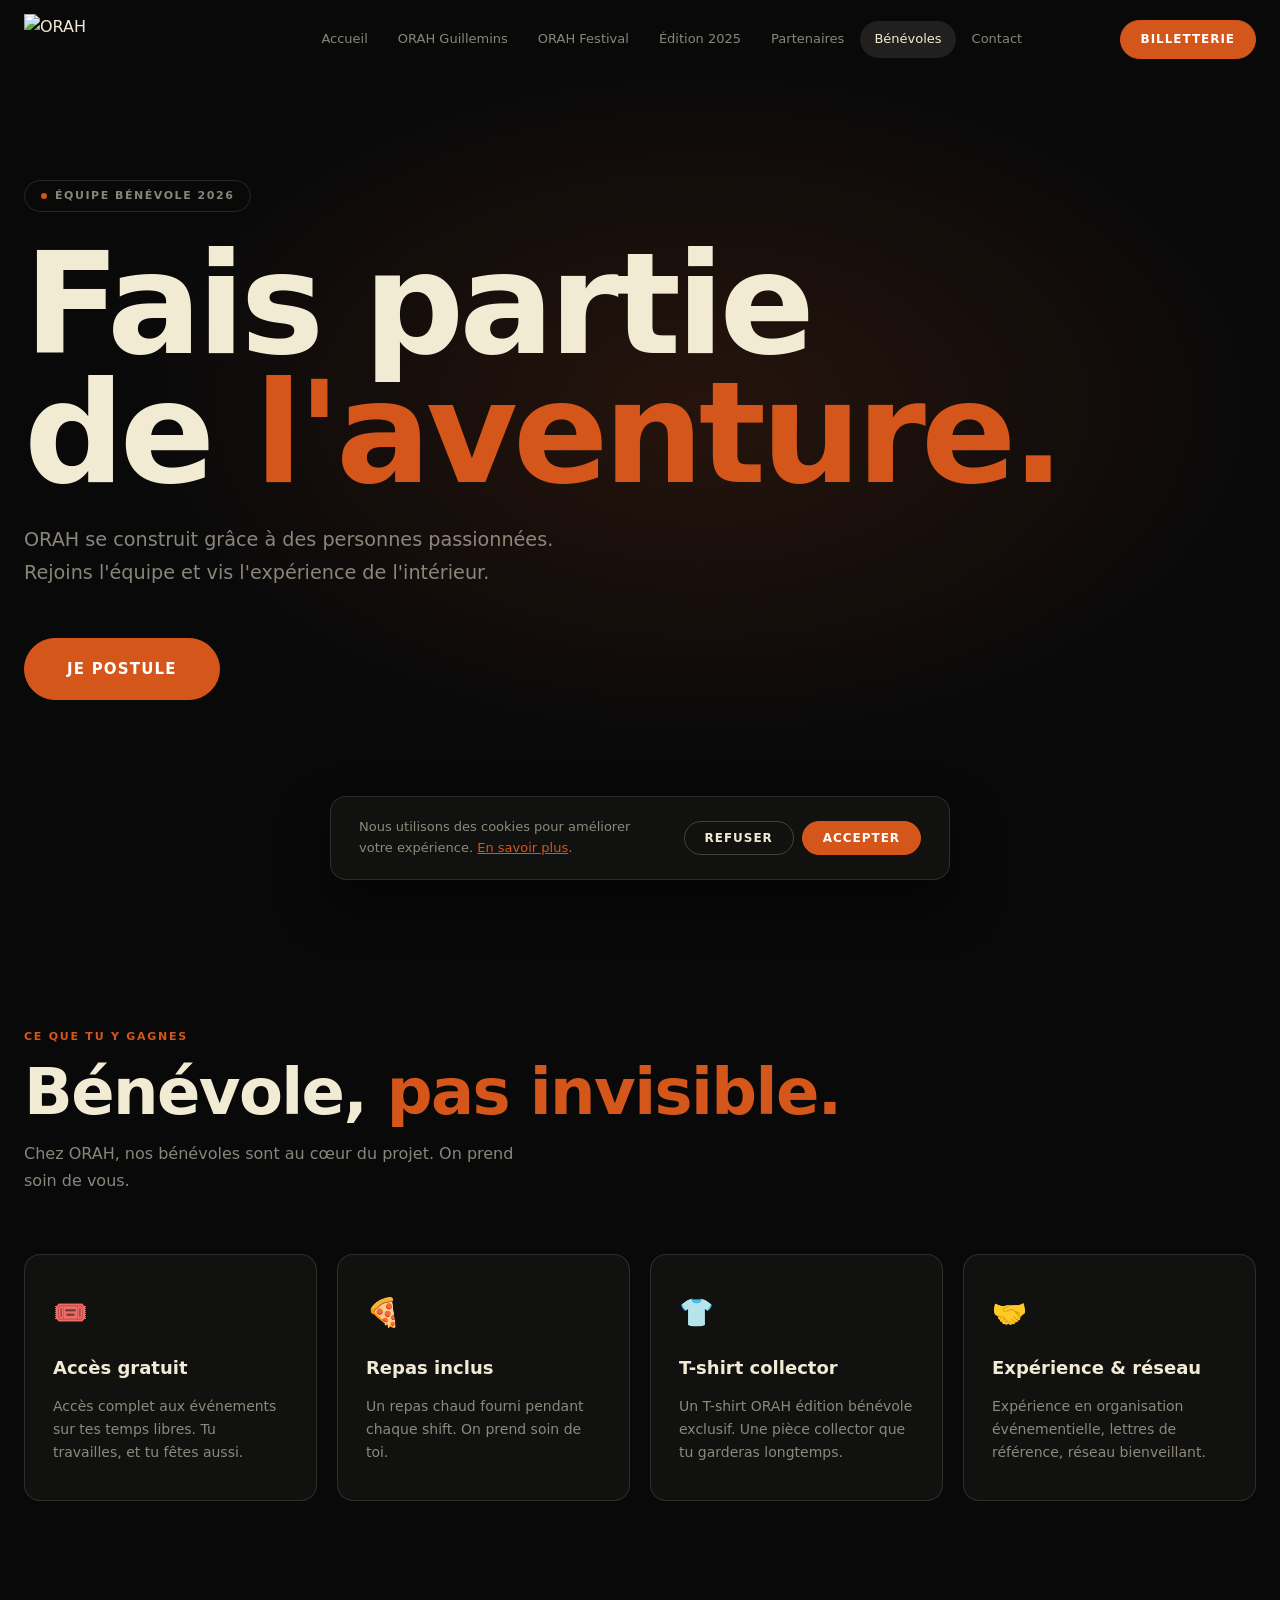
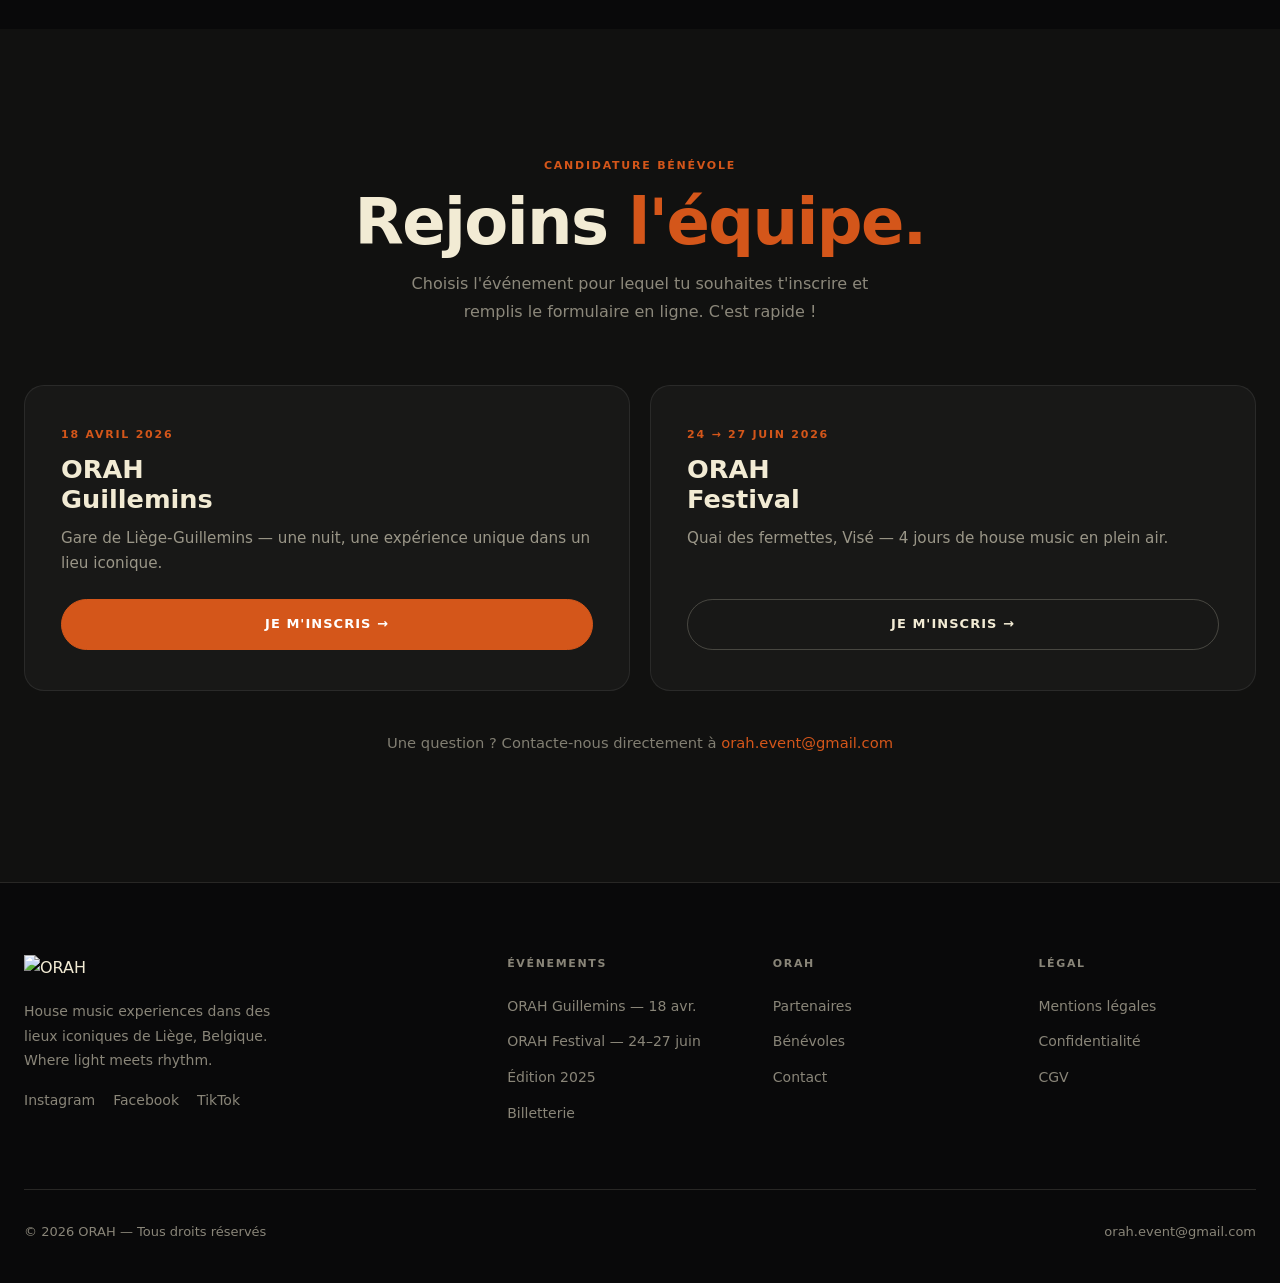
==== benevoles.html @ 7d91b425 "Add files via upload" ====
<!DOCTYPE html>
<html lang="fr">
<head>
  <meta charset="UTF-8">
  <meta name="viewport" content="width=device-width, initial-scale=1.0">
  <title>Bénévoles — Rejoins l'équipe ORAH 2026</title>
  <meta name="description" content="Rejoins l'équipe bénévole ORAH 2026. Accès gratuit aux événements, ambiance formidable, expérience enrichissante. Postule maintenant pour ORAH Guillemins et ORAH Festival.">
  <meta property="og:title" content="Bénévoles ORAH 2026 — Rejoins l'équipe">
  <meta property="og:description" content="Fais partie de l'aventure ORAH de l'intérieur. Accès gratuit, bonne ambiance, expérience enrichissante.">
  <meta property="og:type" content="website">
  <link rel="canonical" href="https://orah-event.com/benevoles.html">
  <link rel="icon" type="image/png" href="assets/logos/Monogramme_orange_.png">
  <link rel="prefetch" href="index.html">
  <link rel="stylesheet" href="css/main.css">
</head>
<body>

<!-- HEADER -->
<header class="site-header">
  <div class="header-inner">
    <a href="index.html" class="header-logo">
      <img src="assets/logos/Logo_nav_creme_.png" alt="ORAH">
    </a>
    <nav class="main-nav">
      <a href="index.html">Accueil</a>
      <a href="guillemins.html">ORAH Guillemins</a>
      <a href="festival.html">ORAH Festival</a>
      <a href="edition-2025.html">Édition 2025</a>
      <a href="partenaires.html">Partenaires</a>
      <a href="benevoles.html" class="active">Bénévoles</a>
      <a href="contact.html">Contact</a>
    </nav>
    <div class="header-actions">
      <a href="index.html#evenements" class="btn btn-primary btn-sm">Billetterie</a>
      <button class="hamburger" aria-label="Menu"><span></span><span></span><span></span></button>
    </div>
  </div>
</header>
<nav class="mobile-nav">
  <a href="index.html">Accueil</a>
  <a href="guillemins.html">ORAH Guillemins</a>
  <a href="festival.html">ORAH Festival</a>
  <a href="edition-2025.html">Édition 2025</a>
  <a href="partenaires.html">Partenaires</a>
  <a href="benevoles.html">Bénévoles</a>
  <a href="contact.html">Contact</a>
  <a href="index.html#evenements" class="btn btn-primary mt40">Billetterie →</a>
</nav>

<!-- HERO -->
<section class="hero">
  <div class="hero-glow"></div>
  <img src="assets/logos/Monogramme_orange_.png" alt="" class="hero-blob" aria-hidden="true">
  <div class="wrap hero-content">
    <div class="eyebrow">
      <span class="eyebrow-dot"></span>
      <span class="eyebrow-text">Équipe bénévole 2026</span>
    </div>
    <h1 class="disp-1 hero-title">
      Fais partie<br>de <span class="text-orange">l'aventure.</span>
    </h1>
    <p class="body-lg hero-sub">
      ORAH se construit grâce à des personnes passionnées.<br>
      Rejoins l'équipe et vis l'expérience de l'intérieur.
    </p>
    <div class="btn-group">
      <a href="#postuler" class="btn btn-primary btn-lg">Je postule</a>
    </div>
  </div>
</section>

<!-- BÉNÉFICES -->
<section class="section">
  <div class="wrap">
    <div class="sec-head reveal">
      <span class="label">Ce que tu y gagnes</span>
      <h2 class="disp-3">Bénévole, <span class="text-orange">pas invisible.</span></h2>
      <p>Chez ORAH, nos bénévoles sont au cœur du projet. On prend soin de vous.</p>
    </div>
    <div class="grid-4">
      <div class="pillar reveal rd1">
        <div class="pillar-icon">🎟️</div>
        <div class="pillar-title">Accès gratuit</div>
        <p class="pillar-desc">Accès complet aux événements sur tes temps libres. Tu travailles, et tu fêtes aussi.</p>
      </div>
      <div class="pillar reveal rd2">
        <div class="pillar-icon">🍕</div>
        <div class="pillar-title">Repas inclus</div>
        <p class="pillar-desc">Un repas chaud fourni pendant chaque shift. On prend soin de toi.</p>
      </div>
      <div class="pillar reveal rd3">
        <div class="pillar-icon">👕</div>
        <div class="pillar-title">T-shirt collector</div>
        <p class="pillar-desc">Un T-shirt ORAH édition bénévole exclusif. Une pièce collector que tu garderas longtemps.</p>
      </div>
      <div class="pillar reveal rd4">
        <div class="pillar-icon">🤝</div>
        <div class="pillar-title">Expérience & réseau</div>
        <p class="pillar-desc">Expérience en organisation événementielle, lettres de référence, réseau bienveillant.</p>
      </div>
    </div>
  </div>
</section>

<!-- FORMULAIRES D'INSCRIPTION -->
<section class="section bg-alt" id="postuler">
  <div class="wrap">
    <div class="sec-head sec-head-center reveal">
      <span class="label text-orange">Candidature bénévole</span>
      <h2 class="disp-3 mt16">Rejoins <span class="text-orange">l'équipe.</span></h2>
      <p style="max-width:500px; margin-inline:auto;">Choisis l'événement pour lequel tu souhaites t'inscrire et remplis le formulaire en ligne. C'est rapide !</p>
    </div>

    <div class="grid-2 reveal mt40">

      <!-- Guillemins -->
      <div style="background:rgba(255,255,255,0.03); border:1px solid rgba(255,255,255,0.08); border-radius:20px; padding:40px 36px; display:flex; flex-direction:column; gap:24px;">
        <div>
          <span class="label text-orange" style="margin-bottom:12px; display:block;">18 Avril 2026</span>
          <div style="font-size:1.6rem; font-weight:800; color:var(--cream); line-height:1.15; margin-bottom:12px;">ORAH<br>Guillemins</div>
          <p style="color:rgba(242,235,212,0.6); font-size:0.95rem; margin:0;">Gare de Liège-Guillemins — une nuit, une expérience unique dans un lieu iconique.</p>
        </div>
        <a href="https://forms.microsoft.com/e/cArCsemYfQ"
           target="_blank" rel="noopener"
           class="btn btn-primary" style="margin-top:auto;">Je m'inscris →</a>
      </div>

      <!-- Festival -->
      <div style="background:rgba(255,255,255,0.03); border:1px solid rgba(255,255,255,0.08); border-radius:20px; padding:40px 36px; display:flex; flex-direction:column; gap:24px;">
        <div>
          <span class="label text-orange" style="margin-bottom:12px; display:block;">24 → 27 Juin 2026</span>
          <div style="font-size:1.6rem; font-weight:800; color:var(--cream); line-height:1.15; margin-bottom:12px;">ORAH<br>Festival</div>
          <p style="color:rgba(242,235,212,0.6); font-size:0.95rem; margin:0;">Quai des fermettes, Visé — 4 jours de house music en plein air.</p>
        </div>
        <a href="https://forms.microsoft.com/e/EG57xmwijY"
           target="_blank" rel="noopener"
           class="btn btn-outline" style="margin-top:auto;">Je m'inscris →</a>
      </div>

    </div>

    <!-- Contact -->
    <div class="reveal mt40" style="text-align:center;">
      <p style="color:rgba(242,235,212,0.5); font-size:0.92rem;">
        Une question ? Contacte-nous directement à <a href="mailto:orah.event@gmail.com" style="color:var(--orange);">orah.event@gmail.com</a>
      </p>
    </div>
  </div>
</section>

<!-- FOOTER -->
<footer class="site-footer">
  <div class="wrap">
    <div class="footer-top">
      <div class="footer-brand">
        <img src="assets/logos/Logo_nav_creme_.png" alt="ORAH" style="height:28px;">
        <p class="footer-brand-desc">House music experiences dans des lieux iconiques de Liège, Belgique. Where light meets rhythm.</p>
        <div class="footer-socials mt16">
          <a href="https://www.instagram.com/orah_event/" target="_blank" rel="noopener">Instagram</a>
          <a href="https://www.facebook.com/people/ORAH/61573648333720/" target="_blank" rel="noopener">Facebook</a>
          <a href="https://www.tiktok.com/@orahevent" target="_blank" rel="noopener">TikTok</a>
        </div>
      </div>
      <div class="footer-col">
        <h4>Événements</h4>
        <ul>
          <li><a href="guillemins.html">ORAH Guillemins — 18 avr.</a></li>
          <li><a href="festival.html">ORAH Festival — 24–27 juin</a></li>
          <li><a href="edition-2025.html">Édition 2025</a></li>
          <li><a href="index.html#evenements">Billetterie</a></li>
        </ul>
      </div>
      <div class="footer-col">
        <h4>ORAH</h4>
        <ul>
          <li><a href="partenaires.html">Partenaires</a></li>
          <li><a href="benevoles.html">Bénévoles</a></li>
          <li><a href="contact.html">Contact</a></li>
        </ul>
      </div>
      <div class="footer-col">
        <h4>Légal</h4>
        <ul>
          <li><a href="mentions-legales.html">Mentions légales</a></li>
          <li><a href="mentions-legales.html#confidentialite">Confidentialité</a></li>
          <li><a href="mentions-legales.html#cgv">CGV</a></li>
        </ul>
      </div>
    </div>
    <div class="footer-bottom">
      <span>© 2026 ORAH — Tous droits réservés</span>
      <span>orah.event@gmail.com</span>
    </div>
  </div>
</footer>

<div class="cookie-banner" role="dialog" aria-label="Gestion des cookies">
  <p>Nous utilisons des cookies pour améliorer votre expérience. <a href="mentions-legales.html#cookies">En savoir plus</a>.</p>
  <div class="cookie-actions">
    <button class="btn btn-sm btn-outline cookie-decline">Refuser</button>
    <button class="btn btn-sm btn-primary cookie-accept">Accepter</button>
  </div>
</div>

<script src="js/main.js"></script>
</body>
</html>
---- css/main.css ----
/* ============================================
   ORAH — Design System
   Where light meets rhythm
   ============================================ */

@font-face {
  font-family: 'Geologica';
  src: url('../assets/fonts/Geologica-VariableFont_CRSV,SHRP,slnt,wght.ttf') format('truetype');
  font-weight: 100 900;
  font-style: normal;
  font-display: swap;
}

/* ============================================
   VARIABLES
   ============================================ */
:root {
  --bg:           #09090A;
  --bg-alt:       #111110;
  --bg-surface:   #181716;
  --cream:        #F2EBD4;
  --cream-muted:  rgba(242,235,212,0.55);
  --cream-subtle: rgba(242,235,212,0.10);
  --orange:       #D4561A;
  --orange-light: #E8651F;
  --orange-dim:   rgba(212,86,26,0.15);
  --border:       rgba(242,235,212,0.13);
  --border-mid:   rgba(242,235,212,0.22);

  --font: 'Geologica', system-ui, -apple-system, sans-serif;
  --nav-h: 80px;
  --radius-sm: 8px;
  --radius-md: 16px;
  --radius-lg: 24px;
  --radius-pill: 999px;
  --ease-out: cubic-bezier(0.22, 1, 0.36, 1);
  --ease-io:  cubic-bezier(0.65, 0, 0.35, 1);
  --container: min(1280px, 100% - 48px);
  --pad: clamp(80px, 10vw, 160px);
  --pad-sm: clamp(60px, 7vw, 100px);
}

/* ============================================
   RESET
   ============================================ */
*, *::before, *::after { box-sizing: border-box; margin: 0; padding: 0; }
html { scroll-behavior: smooth; -webkit-font-smoothing: antialiased; -moz-osx-font-smoothing: grayscale; }
body { font-family: var(--font); background: var(--bg); color: var(--cream); line-height: 1.6; font-weight: 300; overflow-x: hidden; }
img, video { max-width: 100%; display: block; }
a { color: inherit; text-decoration: none; }
button { font-family: var(--font); cursor: pointer; border: none; background: none; }
ul, ol { list-style: none; }
input, textarea, select { font-family: var(--font); }

/* ============================================
   TYPOGRAPHY SCALE
   ============================================ */
.disp-1  { font-size: clamp(36px, 11vw, 150px); font-weight: 800; line-height: 0.92; letter-spacing: -0.035em; }
.disp-2  { font-size: clamp(44px, 7vw, 100px);  font-weight: 800; line-height: 0.95; letter-spacing: -0.03em; }
.disp-3  { font-size: clamp(34px, 5vw, 68px);   font-weight: 800; line-height: 1.0;  letter-spacing: -0.025em; }
.h1      { font-size: clamp(28px, 3.5vw, 48px);  font-weight: 700; line-height: 1.15; letter-spacing: -0.02em; }
.h2      { font-size: clamp(22px, 2.5vw, 32px);  font-weight: 600; line-height: 1.25; letter-spacing: -0.01em; }
.h3      { font-size: clamp(18px, 2vw, 24px);    font-weight: 600; line-height: 1.3; }
.label   { font-size: 11px; font-weight: 700; letter-spacing: 0.16em; text-transform: uppercase; }
.body-lg { font-size: clamp(16px, 1.5vw, 20px);  font-weight: 300; line-height: 1.75; }
.body-md { font-size: 16px; font-weight: 300; line-height: 1.7; }
.body-sm { font-size: 14px; font-weight: 300; line-height: 1.65; color: var(--cream-muted); }

.text-orange { color: var(--orange); }
.text-muted  { color: var(--cream-muted); }

/* ============================================
   LAYOUT
   ============================================ */
.wrap    { width: var(--container); margin-inline: auto; }
.section { padding-block: var(--pad); }
.section-sm { padding-block: var(--pad-sm); }

.grid-2 { display: grid; grid-template-columns: repeat(2, 1fr); gap: 20px; }
.grid-3 { display: grid; grid-template-columns: repeat(3, 1fr); gap: 20px; }
.grid-4 { display: grid; grid-template-columns: repeat(4, 1fr); gap: 20px; }

/* ============================================
   BUTTONS
   ============================================ */
.btn {
  display: inline-flex; align-items: center; justify-content: center; gap: 8px;
  padding: 14px 30px; border-radius: var(--radius-pill);
  font-size: 13px; font-weight: 600; letter-spacing: 0.08em; text-transform: uppercase;
  transition: all 0.28s var(--ease-out); cursor: pointer; white-space: nowrap;
  border: 1.5px solid transparent;
}
.btn-primary   { background: var(--orange); color: #fff; border-color: var(--orange); }
.btn-primary:hover { background: var(--orange-light); border-color: var(--orange-light); transform: translateY(-2px); box-shadow: 0 8px 32px rgba(212,86,26,0.3); }
.btn-outline   { background: transparent; color: var(--cream); border-color: var(--border-mid); }
.btn-outline:hover { border-color: var(--cream); }
.btn-outline-o { background: transparent; color: var(--orange); border-color: var(--orange); }
.btn-outline-o:hover { background: var(--orange); color: #fff; }
.btn-ghost     { background: rgba(242,235,212,0.06); color: var(--cream); border-color: transparent; }
.btn-ghost:hover { background: rgba(242,235,212,0.12); }
.btn-lg { padding: 18px 42px; font-size: 15px; }
.btn-sm { padding: 9px 20px; font-size: 12px; }
.btn-group { display: flex; gap: 10px; flex-wrap: wrap; }

/* ============================================
   HEADER
   ============================================ */
.site-header {
  position: fixed; top: 0; left: 0; right: 0; z-index: 900;
  height: var(--nav-h);
  display: flex; align-items: center;
  transition: background 0.4s, border-color 0.4s, backdrop-filter 0.4s;
  border-bottom: 1px solid transparent;
}
.site-header.scrolled {
  background: rgba(9,9,10,0.82);
  backdrop-filter: blur(24px) saturate(1.4);
  border-bottom-color: var(--border);
}
.header-inner {
  width: var(--container); margin-inline: auto;
  display: flex; align-items: center; justify-content: space-between; gap: 24px;
}
.header-logo { display: flex; align-items: center; gap: 10px; flex-shrink: 0; }
.header-logo img { width: 200px; height: 52px; object-fit: cover; object-position: center 47%; }
.main-nav { display: flex; align-items: center; gap: 2px; flex: 1; justify-content: center; }
.main-nav a {
  padding: 8px 14px; font-size: 13px; font-weight: 400;
  color: var(--cream-muted); border-radius: var(--radius-pill);
  transition: color 0.2s, background 0.2s; white-space: nowrap;
}
.main-nav a:hover, .main-nav a.active { color: var(--cream); background: var(--cream-subtle); }
.header-actions { display: flex; align-items: center; gap: 12px; flex-shrink: 0; }

/* Hamburger */
.hamburger { display: none; flex-direction: column; gap: 5px; padding: 8px; }
.hamburger span { width: 22px; height: 1.5px; background: var(--cream); border-radius: 2px; transition: all 0.3s var(--ease-out); display: block; }
.hamburger.open span:nth-child(1) { transform: translateY(6.5px) rotate(45deg); }
.hamburger.open span:nth-child(2) { opacity: 0; transform: scaleX(0); }
.hamburger.open span:nth-child(3) { transform: translateY(-6.5px) rotate(-45deg); }

/* Mobile nav */
.mobile-nav {
  position: fixed; inset: var(--nav-h) 0 0 0; z-index: 899;
  background: var(--bg); display: flex; flex-direction: column;
  padding: 40px 24px 60px; gap: 0;
  transform: translateX(110%); transition: transform 0.45s var(--ease-out);
  overflow-y: auto;
}
.mobile-nav.open { transform: none; }
.mobile-nav a {
  font-size: 28px; font-weight: 700; letter-spacing: -0.02em;
  padding: 18px 0; border-bottom: 1px solid var(--border); color: var(--cream);
  transition: color 0.2s;
}
.mobile-nav a:hover { color: var(--orange); }
.mobile-nav .btn { margin-top: 32px; align-self: flex-start; font-size: 13px; padding: 14px 30px; border-bottom: none; }

/* ============================================
   HERO
   ============================================ */
.hero {
  min-height: 100svh; display: flex; align-items: center;
  padding-top: var(--nav-h); position: relative; overflow: hidden;
}
.hero-center { text-align: center; justify-content: center; }
.hero-glow {
  position: absolute; inset: 0; z-index: 0; pointer-events: none;
  background: radial-gradient(ellipse 70% 60% at 55% 45%, rgba(212,86,26,0.14) 0%, transparent 65%);
}
.hero-blob {
  position: absolute; right: 5%; top: 50%; transform: translateY(-50%);
  width: clamp(250px, 40vw, 640px); opacity: 0.05;
  pointer-events: none; user-select: none;
  animation: blob-rotate 12s ease-in-out infinite;
}
.hero-content { position: relative; z-index: 1; }
.eyebrow {
  display: inline-flex; align-items: center; gap: 8px;
  padding: 6px 16px; border-radius: var(--radius-pill);
  border: 1px solid var(--border); margin-bottom: 28px;
}
.eyebrow-dot { width: 6px; height: 6px; border-radius: 50%; background: var(--orange); display: block; flex-shrink: 0; }
.eyebrow-text { font-size: 11px; font-weight: 700; letter-spacing: 0.14em; text-transform: uppercase; color: var(--cream-muted); }
.hero-title { margin-bottom: 24px; }
.hero-sub { color: var(--cream-muted); margin-bottom: 48px; max-width: 560px; }
.hero-center .hero-sub { margin-inline: auto; }
.hero-center .btn-group { justify-content: center; }
/* Ensure content doesn't push into scroll hint area */
.hero-content { padding-bottom: 100px; }

.scroll-hint {
  position: absolute; bottom: 36px; left: 0; right: 0;
  display: flex; flex-direction: column; align-items: center; gap: 10px;
  opacity: 0.4; animation: fadeUp 1s 1.8s both;
  pointer-events: none;
}
.scroll-hint span { font-size: 9px; font-weight: 700; letter-spacing: 0.2em; text-transform: uppercase; }
.scroll-hint-line {
  width: 1px; height: 44px;
  background: linear-gradient(to bottom, var(--cream) 0%, transparent 100%);
  animation: scrollPulse 2s ease-in-out infinite;
}
/* Hide scroll hint when viewport is too short */
@media (max-height: 650px) { .scroll-hint { display: none; } }

/* ============================================
   HERO VIDÉO BACKGROUND
   ============================================ */
.hero-video-bg {
  position: absolute; inset: 0; width: 100%; height: 100%;
  object-fit: cover; object-position: center;
  z-index: 0; pointer-events: none;
}
.hero-video-overlay {
  position: absolute; inset: 0; z-index: 1; pointer-events: none;
  background: linear-gradient(
    180deg,
    rgba(9,9,10,0.60) 0%,
    rgba(9,9,10,0.25) 35%,
    rgba(9,9,10,0.25) 60%,
    rgba(9,9,10,0.92) 100%
  );
}
.hero-video .hero-glow  { z-index: 2; }
.hero-video .hero-content { z-index: 3; }
.hero-video .scroll-hint  { z-index: 3; }

/* ============================================
   MEDIA PLACEHOLDER
   ============================================ */
.placeholder {
  position: relative; overflow: hidden;
  background: var(--bg-surface); border: 1px dashed var(--border);
  border-radius: var(--radius-md);
  display: flex; flex-direction: column; align-items: center; justify-content: center;
  gap: 12px; color: var(--cream-muted);
}
.placeholder::before {
  content: ''; position: absolute; inset: 0;
  background: linear-gradient(135deg, var(--orange-dim) 0%, transparent 55%);
  pointer-events: none;
}
.placeholder-icon { font-size: 40px; opacity: 0.35; position: relative; z-index: 1; }
.placeholder-label { font-size: 11px; font-weight: 700; letter-spacing: 0.14em; text-transform: uppercase; opacity: 0.45; position: relative; z-index: 1; }
.ph-16-9   { aspect-ratio: 16/9; }
.ph-4-3    { aspect-ratio: 4/3; }
.ph-1-1    { aspect-ratio: 1/1; }
.ph-3-4    { aspect-ratio: 3/4; }
.ph-9-16   { aspect-ratio: 9/16; }
.ph-video  { aspect-ratio: 16/9; }

/* ============================================
   SECTION HEADER
   ============================================ */
.sec-head { margin-bottom: 60px; }
.sec-head-center { text-align: center; }
.sec-head-center p { margin-inline: auto; }
.sec-head .label { color: var(--orange); display: block; margin-bottom: 14px; }
.sec-head h2 { margin-bottom: 16px; }
.sec-head p { color: var(--cream-muted); max-width: 520px; line-height: 1.7; font-size: 16px; }

/* ============================================
   EVENT CARDS
   ============================================ */
.event-card {
  border: 1px solid var(--border); border-radius: var(--radius-md);
  background: var(--bg-alt); overflow: hidden; display: flex; flex-direction: column;
  transition: border-color 0.3s, transform 0.35s var(--ease-out);
}
.event-card:hover { border-color: rgba(212,86,26,0.45); transform: translateY(-6px); }
.event-card .placeholder { border-radius: 0; border: none; }
.event-card-badge {
  position: absolute; top: 16px; left: 16px;
  background: var(--orange); color: #fff;
  padding: 4px 12px; border-radius: var(--radius-pill);
  font-size: 10px; font-weight: 800; letter-spacing: 0.12em; text-transform: uppercase;
}
.event-card-media { position: relative; }
.event-card-body { padding: 28px 28px 32px; flex: 1; display: flex; flex-direction: column; }
.event-card-date { font-size: 12px; font-weight: 700; letter-spacing: 0.12em; text-transform: uppercase; color: var(--orange); margin-bottom: 10px; }
.event-card-title { font-size: clamp(26px, 3vw, 36px); font-weight: 800; letter-spacing: -0.025em; line-height: 1.05; margin-bottom: 10px; }
.event-card-loc { font-size: 13px; color: var(--cream-muted); margin-bottom: 16px; display: flex; align-items: center; gap: 6px; }
.event-card-desc { font-size: 14px; color: var(--cream-muted); line-height: 1.65; margin-bottom: 28px; flex: 1; }
.event-card-footer { display: flex; gap: 10px; flex-wrap: wrap; }

/* ============================================
   ARTIST CARDS
   ============================================ */
.artist-card {
  border: 1px solid var(--border); border-radius: var(--radius-md);
  overflow: hidden; background: var(--bg-alt);
  transition: border-color 0.3s, transform 0.3s var(--ease-out);
}
.artist-card:hover { border-color: rgba(212,86,26,0.5); transform: translateY(-4px); }
.artist-card .placeholder { border-radius: 0; border: none; }
.artist-card-info { padding: 16px 20px 20px; }
.artist-card-name { font-size: 16px; font-weight: 700; letter-spacing: -0.01em; }
.artist-card-tag { font-size: 12px; color: var(--orange); font-weight: 600; margin-top: 4px; }
.artist-card.headliner { border-color: rgba(212,86,26,0.35); }
.artist-card.headliner .artist-card-name { font-size: 20px; }

/* ============================================
   DNA PILLARS
   ============================================ */
.pillar {
  padding: 36px 28px; border: 1px solid var(--border); border-radius: var(--radius-md);
  background: var(--bg-alt); transition: border-color 0.3s, background 0.3s;
}
.pillar:hover { border-color: rgba(212,86,26,0.35); background: var(--bg-surface); }
.pillar-num { font-size: 11px; font-weight: 800; letter-spacing: 0.15em; text-transform: uppercase; color: var(--orange); margin-bottom: 20px; }
.pillar-icon { font-size: 28px; margin-bottom: 18px; }
.pillar-title { font-size: 18px; font-weight: 700; margin-bottom: 12px; }
.pillar-desc { font-size: 14px; color: var(--cream-muted); line-height: 1.65; }

/* ============================================
   STATS
   ============================================ */
.stats-bar { display: flex; border-top: 1px solid var(--border); border-bottom: 1px solid var(--border); }
.stat { flex: 1; padding: 48px 40px; text-align: center; border-right: 1px solid var(--border); }
.stat:last-child { border-right: none; }
.stat-num { font-size: clamp(48px, 6vw, 80px); font-weight: 800; letter-spacing: -0.04em; color: var(--orange); line-height: 1; margin-bottom: 8px; }
.stat-lbl { font-size: 13px; color: var(--cream-muted); font-weight: 400; }

/* ============================================
   TICKET CARDS
   ============================================ */
.ticket-card {
  border: 1px solid var(--border); border-radius: var(--radius-md);
  padding: 40px 32px; display: flex; flex-direction: column; background: var(--bg-alt);
  transition: border-color 0.3s;
}
.ticket-card.featured {
  border-color: var(--orange);
  background: linear-gradient(145deg, rgba(212,86,26,0.1) 0%, var(--bg-alt) 60%);
}
.ticket-type-lbl { font-size: 11px; font-weight: 800; letter-spacing: 0.15em; text-transform: uppercase; color: var(--orange); margin-bottom: 14px; }
.ticket-type { font-size: 26px; font-weight: 800; letter-spacing: -0.02em; margin-bottom: 8px; }
.ticket-price { font-size: 44px; font-weight: 800; letter-spacing: -0.04em; line-height: 1; margin-bottom: 4px; }
.ticket-price sup { font-size: 24px; vertical-align: top; margin-top: 8px; }
.ticket-price small { font-size: 18px; font-weight: 400; color: var(--cream-muted); margin-left: 4px; }
.ticket-tagline { font-size: 13px; color: var(--cream-muted); margin-bottom: 28px; }
.ticket-features { display: flex; flex-direction: column; gap: 10px; flex: 1; margin-bottom: 32px; }
.ticket-features li { font-size: 14px; display: flex; gap: 10px; align-items: flex-start; line-height: 1.5; }
.ticket-features li::before { content: '✓'; color: var(--orange); font-weight: 800; flex-shrink: 0; }

/* ============================================
   FAQ
   ============================================ */
.faq { border-top: 1px solid var(--border); }
.faq-item { border-bottom: 1px solid var(--border); }
.faq-q {
  width: 100%; text-align: left; padding: 22px 0;
  display: flex; justify-content: space-between; align-items: center; gap: 20px;
  font-size: 16px; font-weight: 500; color: var(--cream);
  background: none; border: none; cursor: pointer; transition: color 0.2s;
}
.faq-q:hover { color: var(--orange); }
.faq-icon { flex-shrink: 0; width: 20px; height: 20px; position: relative; transition: transform 0.3s var(--ease-out); }
.faq-icon::before, .faq-icon::after {
  content: ''; position: absolute; background: currentColor; border-radius: 1px;
}
.faq-icon::before { width: 12px; height: 1.5px; top: 50%; left: 50%; transform: translate(-50%, -50%); }
.faq-icon::after { width: 1.5px; height: 12px; top: 50%; left: 50%; transform: translate(-50%, -50%); transition: opacity 0.3s, transform 0.3s var(--ease-out); }
.faq-item.open .faq-q { color: var(--cream); }
.faq-item.open .faq-icon::after { opacity: 0; transform: translate(-50%, -50%) rotate(90deg); }
.faq-a { overflow: hidden; max-height: 0; transition: max-height 0.42s var(--ease-out); }
.faq-a-inner { padding: 0 0 22px; font-size: 15px; color: var(--cream-muted); line-height: 1.75; max-width: 680px; }

/* ============================================
   SPONSORS
   ============================================ */
.sponsor-grid { display: flex; flex-wrap: wrap; gap: 2px; }
.sponsor-item {
  flex: 1 1 140px; height: 80px;
  border: 1px solid var(--border); border-radius: var(--radius-sm);
  display: flex; align-items: center; justify-content: center;
  padding: 12px 24px; background: var(--bg-alt);
  transition: border-color 0.25s;
}
.sponsor-item:hover { border-color: rgba(242,235,212,0.3); }
.sponsor-item span { font-size: 13px; font-weight: 700; letter-spacing: 0.06em; color: var(--cream-muted); text-transform: uppercase; }

/* ============================================
   TESTIMONIALS
   ============================================ */
.testimonial {
  padding: 32px; border: 1px solid var(--border); border-radius: var(--radius-md);
  background: var(--bg-alt); display: flex; flex-direction: column; gap: 24px;
}
.testimonial-quote { font-size: 17px; font-style: italic; font-weight: 300; line-height: 1.75; }
.testimonial-quote::before { content: '"'; color: var(--orange); }
.testimonial-quote::after  { content: '"'; color: var(--orange); }
.testimonial-author { display: flex; align-items: center; gap: 12px; }
.testimonial-avatar {
  width: 42px; height: 42px; border-radius: 50%;
  background: var(--cream-subtle); display: flex; align-items: center; justify-content: center;
  font-size: 15px; font-weight: 700; flex-shrink: 0;
}
.testimonial-name { font-size: 14px; font-weight: 700; }
.testimonial-role { font-size: 12px; color: var(--cream-muted); }

/* ============================================
   CALLOUTS
   ============================================ */
.callout-row { display: grid; grid-template-columns: 1fr 1fr; gap: 2px; }
.callout {
  padding: 56px 48px; border: 1px solid var(--border);
  border-radius: var(--radius-md); background: var(--bg-alt);
  display: flex; flex-direction: column; gap: 20px;
}
.callout-orange { background: var(--orange); border-color: var(--orange); color: #fff; }
.callout-orange .callout-lbl { color: rgba(255,255,255,0.6); }
.callout-orange .callout-desc { color: rgba(255,255,255,0.8); }
.callout-orange .btn-outline { border-color: rgba(255,255,255,0.5); color: #fff; }
.callout-orange .btn-outline:hover { background: #fff; color: var(--orange); border-color: #fff; }
.callout-lbl { font-size: 11px; font-weight: 800; letter-spacing: 0.15em; text-transform: uppercase; color: var(--cream-muted); }
.callout-title { font-size: clamp(26px, 3vw, 40px); font-weight: 800; letter-spacing: -0.025em; line-height: 1.1; }
.callout-desc { font-size: 15px; color: var(--cream-muted); line-height: 1.65; }

/* ============================================
   NEWSLETTER
   ============================================ */
.newsletter-wrap { text-align: center; }
.newsletter-form {
  display: flex; gap: 8px; max-width: 440px;
  margin: 32px auto 0; flex-wrap: wrap; justify-content: center;
}
.newsletter-form input {
  flex: 1; min-width: 200px; padding: 14px 20px;
  border-radius: var(--radius-pill); border: 1.5px solid var(--border);
  background: var(--bg-surface); color: var(--cream); font-size: 14px;
  outline: none; transition: border-color 0.2s;
}
.newsletter-form input:focus { border-color: var(--orange); }
.newsletter-form input::placeholder { color: var(--cream-muted); }
.newsletter-note { font-size: 12px; color: var(--cream-muted); margin-top: 14px; }

/* ============================================
   TAB PROGRAMME
   ============================================ */
.tab-nav {
  display: flex; gap: 0; border-bottom: 1px solid var(--border);
  margin-bottom: 40px; overflow-x: auto;
}
.tab-nav::-webkit-scrollbar { display: none; }
.tab-btn {
  padding: 16px 28px; font-size: 14px; font-weight: 600;
  color: var(--cream-muted); background: none; border: none;
  border-bottom: 2px solid transparent; cursor: pointer;
  transition: all 0.2s; white-space: nowrap; margin-bottom: -1px;
}
.tab-btn:hover { color: var(--cream); }
.tab-btn.active { color: var(--cream); border-bottom-color: var(--orange); }
.tab-panel { display: none; }
.tab-panel.active { display: block; animation: fadeUp 0.35s var(--ease-out); }

.lineup-day { display: flex; flex-direction: column; gap: 3px; }
.lineup-slot {
  display: grid; grid-template-columns: 70px 1fr auto;
  align-items: center; gap: 20px; padding: 18px 24px;
  border: 1px solid var(--border); border-radius: var(--radius-sm);
  background: var(--bg-alt); transition: border-color 0.2s;
}
.lineup-slot:hover { border-color: rgba(212,86,26,0.3); }
.lineup-slot-time { font-size: 13px; font-weight: 700; color: var(--orange); letter-spacing: 0.05em; }
.lineup-slot-name { font-size: 18px; font-weight: 700; letter-spacing: -0.01em; }
.lineup-slot-tag { font-size: 12px; color: var(--cream-muted); justify-self: end; }
.lineup-slot.headliner { border-color: rgba(212,86,26,0.35); }
.lineup-slot.headliner .lineup-slot-name { color: var(--orange); font-size: 22px; }
.lineup-slot.tba .lineup-slot-name { color: var(--cream-muted); font-weight: 400; font-style: italic; }

/* ============================================
   INFO CARDS
   ============================================ */
.info-grid { display: grid; grid-template-columns: repeat(auto-fit, minmax(200px, 1fr)); gap: 16px; }
.info-card {
  padding: 24px 22px; border: 1px solid var(--border);
  border-radius: var(--radius-md); background: var(--bg-alt);
}
.info-icon { font-size: 22px; margin-bottom: 12px; }
.info-title { font-size: 13px; font-weight: 700; text-transform: uppercase; letter-spacing: 0.06em; margin-bottom: 8px; }
.info-text { font-size: 13px; color: var(--cream-muted); line-height: 1.65; }

/* ============================================
   PARTNER TIERS
   ============================================ */
.ptier {
  border: 1px solid var(--border); border-radius: var(--radius-md);
  padding: 40px 32px; display: flex; flex-direction: column;
  background: var(--bg-alt); transition: border-color 0.3s;
}
.ptier.featured { border-color: var(--orange); background: linear-gradient(145deg, rgba(212,86,26,0.09) 0%, var(--bg-alt) 55%); }
.ptier-level { font-size: 11px; font-weight: 800; letter-spacing: 0.15em; text-transform: uppercase; color: var(--orange); margin-bottom: 10px; }
.ptier-name { font-size: 28px; font-weight: 800; letter-spacing: -0.025em; margin-bottom: 8px; }
.ptier-features { display: flex; flex-direction: column; gap: 10px; flex: 1; margin-bottom: 32px; }
.ptier-features li { font-size: 14px; display: flex; gap: 10px; align-items: flex-start; line-height: 1.5; }
.ptier-features li::before { content: '✓'; color: var(--orange); font-weight: 800; flex-shrink: 0; margin-top: 1px; }
.ptier-price { font-size: 34px; font-weight: 800; letter-spacing: -0.03em; line-height: 1; margin-bottom: 4px; }
.ptier-price sup { font-size: 18px; vertical-align: top; margin-top: 6px; }
.ptier-price small { font-size: 14px; font-weight: 400; color: var(--cream-muted); }
.ptier-price-note { font-size: 11px; color: var(--cream-muted); margin-bottom: 24px; text-transform: uppercase; letter-spacing: 0.08em; }

/* ============================================
   FORMS
   ============================================ */
.form-field { margin-bottom: 20px; }
.form-field label { display: block; font-size: 11px; font-weight: 800; letter-spacing: 0.12em; text-transform: uppercase; color: var(--cream-muted); margin-bottom: 8px; }
.form-field input,
.form-field textarea,
.form-field select {
  width: 100%; padding: 14px 18px; border: 1.5px solid var(--border);
  border-radius: var(--radius-sm); background: var(--bg-surface);
  color: var(--cream); font-size: 15px; outline: none; transition: border-color 0.2s;
  resize: vertical; appearance: none;
}
.form-field input:focus,
.form-field textarea:focus,
.form-field select:focus { border-color: var(--orange); }
.form-field input::placeholder,
.form-field textarea::placeholder { color: var(--cream-muted); }
.form-field select { cursor: pointer; background-image: url("data:image/svg+xml,%3Csvg xmlns='http://www.w3.org/2000/svg' width='12' height='8' viewBox='0 0 12 8'%3E%3Cpath d='M1 1l5 5 5-5' stroke='rgba(242,235,212,0.4)' stroke-width='1.5' fill='none' stroke-linecap='round'/%3E%3C/svg%3E"); background-repeat: no-repeat; background-position: right 16px center; padding-right: 44px; }
.form-field select option { background: var(--bg); color: var(--cream); }
.form-row-2 { display: grid; grid-template-columns: 1fr 1fr; gap: 16px; }

/* ============================================
   PHOTO GRID
   ============================================ */
.photo-grid { display: grid; grid-template-columns: repeat(3, 1fr); gap: 8px; grid-auto-flow: row dense; }
.photo-grid > div { border-radius: var(--radius-md); overflow: hidden; }
.photo-grid .placeholder { border-radius: 0; border: none; }
.photo-grid-span2 { grid-column: span 2; }
.photo-grid-span2 .placeholder { aspect-ratio: 2/1; }

/* ============================================
   VOLUNTEER ROLES
   ============================================ */
.role-list { display: flex; flex-direction: column; gap: 3px; }
.role-item {
  display: flex; align-items: center; gap: 20px;
  padding: 22px 26px; border: 1px solid var(--border); border-radius: var(--radius-sm);
  background: var(--bg-alt); transition: border-color 0.2s;
}
.role-item:hover { border-color: rgba(212,86,26,0.3); }
.role-icon { font-size: 22px; width: 44px; flex-shrink: 0; text-align: center; }
.role-name { font-size: 16px; font-weight: 700; margin-bottom: 3px; }
.role-desc { font-size: 13px; color: var(--cream-muted); }

/* ============================================
   NOTICE
   ============================================ */
.notice {
  background: rgba(212,86,26,0.1); border: 1px solid rgba(212,86,26,0.25);
  border-radius: var(--radius-sm); padding: 16px 20px;
  display: flex; gap: 12px; align-items: flex-start;
}
.notice-icon { font-size: 18px; flex-shrink: 0; line-height: 1.4; }
.notice p { font-size: 14px; color: var(--cream-muted); line-height: 1.65; }
.notice strong { color: var(--cream); font-weight: 600; }

/* ============================================
   MARQUEE
   ============================================ */
.marquee-outer { overflow: hidden; border-top: 1px solid var(--border); border-bottom: 1px solid var(--border); padding-block: 18px; }
.marquee-track { display: flex; gap: 56px; width: max-content; animation: marquee 22s linear infinite; }
.marquee-track span { font-size: 12px; font-weight: 700; letter-spacing: 0.14em; text-transform: uppercase; color: var(--cream-muted); white-space: nowrap; }
.marquee-track .dot { color: var(--orange); }

/* Sponsor marquee */
.sponsor-marquee-outer { overflow: hidden; padding-block: 28px; }
.sponsor-marquee-outer + .sponsor-marquee-outer { padding-top: 6px; border-top: none; }
.sponsor-marquee-track { display: flex; gap: 88px; align-items: center; width: max-content; animation: marquee 44s linear infinite; }
.sponsor-marquee-track.reverse { animation-direction: reverse; animation-duration: 38s; }
.sponsor-logo { height: 46px; width: auto; max-width: 200px; object-fit: contain; display: block; flex-shrink: 0; filter: brightness(0) invert(1); opacity: 0.45; transition: opacity 0.35s; }
.sponsor-marquee-outer:hover .sponsor-logo { opacity: 0.28; }
.sponsor-logo:hover { opacity: 1 !important; }

/* ============================================
   CTA SECTION
   ============================================ */
.cta-block { text-align: center; padding-block: var(--pad); border-top: 1px solid var(--border); }
.cta-block h2 { margin-bottom: 14px; }
.cta-block p { color: var(--cream-muted); margin-bottom: 40px; max-width: 460px; margin-inline: auto; }

/* ============================================
   FOOTER
   ============================================ */
.site-footer { border-top: 1px solid var(--border); padding-block: 72px 40px; }
.footer-top {
  display: grid; grid-template-columns: 2fr 1fr 1fr 1fr;
  gap: 48px; margin-bottom: 64px;
}
.footer-brand-desc { font-size: 14px; color: var(--cream-muted); line-height: 1.75; margin-top: 16px; max-width: 280px; }
.footer-col h4 { font-size: 11px; font-weight: 800; letter-spacing: 0.15em; text-transform: uppercase; color: var(--cream-muted); margin-bottom: 20px; }
.footer-col ul { display: flex; flex-direction: column; gap: 10px; }
.footer-col ul a { font-size: 14px; color: var(--cream-muted); transition: color 0.2s; }
.footer-col ul a:hover { color: var(--cream); }
.footer-bottom {
  display: flex; justify-content: space-between; align-items: center;
  flex-wrap: wrap; gap: 16px; padding-top: 32px;
  border-top: 1px solid var(--border); font-size: 13px; color: var(--cream-muted);
}
.footer-socials { display: flex; gap: 18px; }
.footer-socials a { color: var(--cream-muted); transition: color 0.2s; font-size: 14px; }
.footer-socials a:hover { color: var(--cream); }
.footer-logo img { height: 24px; }

/* ============================================
   COOKIE BANNER
   ============================================ */
.cookie-banner {
  position: fixed; bottom: 20px; left: 50%; transform: translateX(-50%);
  z-index: 999; background: var(--bg-alt); border: 1px solid var(--border);
  border-radius: var(--radius-md); padding: 20px 28px;
  display: flex; align-items: center; gap: 20px; flex-wrap: wrap;
  max-width: min(620px, calc(100% - 32px));
  backdrop-filter: blur(20px); box-shadow: 0 24px 48px rgba(0,0,0,0.5);
  animation: cookieSlide 0.5s var(--ease-out);
}
.cookie-banner p { font-size: 13px; color: var(--cream-muted); line-height: 1.6; flex: 1; min-width: 200px; }
.cookie-banner a { color: var(--orange); text-decoration: underline; }
.cookie-actions { display: flex; gap: 8px; flex-shrink: 0; }
.cookie-banner.hidden { display: none; }

/* ============================================
   ANIMATIONS
   ============================================ */
@keyframes fadeUp {
  from { opacity: 0; transform: translateY(20px); }
  to   { opacity: 1; transform: translateY(0); }
}
@keyframes cookieSlide {
  from { opacity: 0; transform: translateX(-50%) translateY(16px); }
  to   { opacity: 1; transform: translateX(-50%) translateY(0); }
}
@keyframes scrollPulse {
  0%   { opacity: 0; transform: scaleY(0); transform-origin: top; }
  50%  { opacity: 1; transform: scaleY(1); transform-origin: top; }
  100% { opacity: 0; transform: scaleY(1); transform-origin: bottom; }
}
@keyframes blob-rotate {
  0%, 100% { transform: translateY(-50%) rotate(0deg); }
  33%       { transform: translateY(-50%) rotate(6deg) scale(1.03); }
  66%       { transform: translateY(-50%) rotate(-4deg) scale(0.97); }
}
@keyframes marquee {
  from { transform: translateX(0); }
  to   { transform: translateX(-50%); }
}

/* Reveal on scroll */
.reveal { opacity: 0; transform: translateY(28px); transition: opacity 0.7s var(--ease-out), transform 0.7s var(--ease-out); }
.reveal.visible { opacity: 1; transform: none; }
.rd1 { transition-delay: 0.08s; }
.rd2 { transition-delay: 0.16s; }
.rd3 { transition-delay: 0.24s; }
.rd4 { transition-delay: 0.32s; }

/* ============================================
   SPLIT LAYOUT (used inline on interior pages)
   ============================================ */
.split-2 { display: grid; grid-template-columns: 1fr 1fr; gap: 80px; align-items: center; }
.split-2-start { display: grid; grid-template-columns: 1fr 1fr; gap: 80px; align-items: start; }
@media (max-width: 768px) {
  .split-2, .split-2-start { grid-template-columns: 1fr; gap: 40px; }
}

/* ============================================
   UTILITIES
   ============================================ */
.divider { width: 100%; height: 1px; background: var(--border); }
.chip { display: inline-flex; align-items: center; padding: 4px 12px; border-radius: var(--radius-pill); border: 1px solid var(--border); font-size: 12px; font-weight: 600; color: var(--cream-muted); }
.chip-orange { border-color: rgba(212,86,26,0.4); color: var(--orange); background: rgba(212,86,26,0.08); }
.bg-surface { background: var(--bg-surface); }
.bg-alt { background: var(--bg-alt); }
.mt8 { margin-top: 8px; } .mt16 { margin-top: 16px; } .mt24 { margin-top: 24px; } .mt40 { margin-top: 40px; } .mt60 { margin-top: 60px; }
.mb8 { margin-bottom: 8px; } .mb16 { margin-bottom: 16px; } .mb24 { margin-bottom: 24px; } .mb40 { margin-bottom: 40px; }
.gap-chips { display: flex; flex-wrap: wrap; gap: 8px; margin-top: 16px; }

/* ============================================
   RESPONSIVE
   ============================================ */
@media (max-width: 1100px) {
  .footer-top { grid-template-columns: 1fr 1fr; }
  .footer-brand { grid-column: span 2; }
}
@media (max-width: 900px) {
  .grid-4 { grid-template-columns: repeat(2, 1fr); }
  .callout-row { grid-template-columns: 1fr; }
}
@media (max-width: 768px) {
  :root { --nav-h: 64px; --pad: 80px; --pad-sm: 60px; }
  .main-nav { display: none; }
  .hamburger { display: flex; }
  .grid-2, .grid-3 { grid-template-columns: 1fr; }
  .grid-4 { grid-template-columns: repeat(2, 1fr); }
  .stats-bar { flex-direction: column; }
  .stat { border-right: none; border-bottom: 1px solid var(--border); padding: 32px 24px; }
  .stat:last-child { border-bottom: none; }
  .footer-top { grid-template-columns: 1fr 1fr; gap: 32px; margin-bottom: 40px; }
  .footer-brand { grid-column: span 2; }
  .photo-grid { grid-template-columns: 1fr 1fr; }
  .photo-grid-span2 { grid-column: span 2; }
  .hero-blob { display: none; }
  .lineup-slot { grid-template-columns: 60px 1fr; }
  .lineup-slot-tag { display: none; }
  .callout { padding: 40px 28px; }
  .form-row-2 { grid-template-columns: 1fr; }
  .header-logo img { width: 150px; height: auto; }
  .reveal[style*="grid-template-columns"] { grid-template-columns: 1fr !important; }
}
@media (max-width: 480px) {
  :root { --container: min(1280px, 100% - 32px); }
  .grid-4 { grid-template-columns: 1fr; }
  .footer-top { grid-template-columns: 1fr; }
  .footer-brand { grid-column: span 1; }
  .footer-bottom { flex-direction: column; align-items: flex-start; gap: 12px; }
  .btn-group { flex-direction: column; }
  .hero-center .btn-group { align-items: center; }
  .cookie-banner { flex-direction: column; }
  .cookie-actions { width: 100%; }
  .cookie-actions .btn { flex: 1; justify-content: center; }
  .partner-cta-card { padding: 40px 24px !important; }
  .partner-cta-card .btn-lg { width: 100%; justify-content: center; box-sizing: border-box; }
}
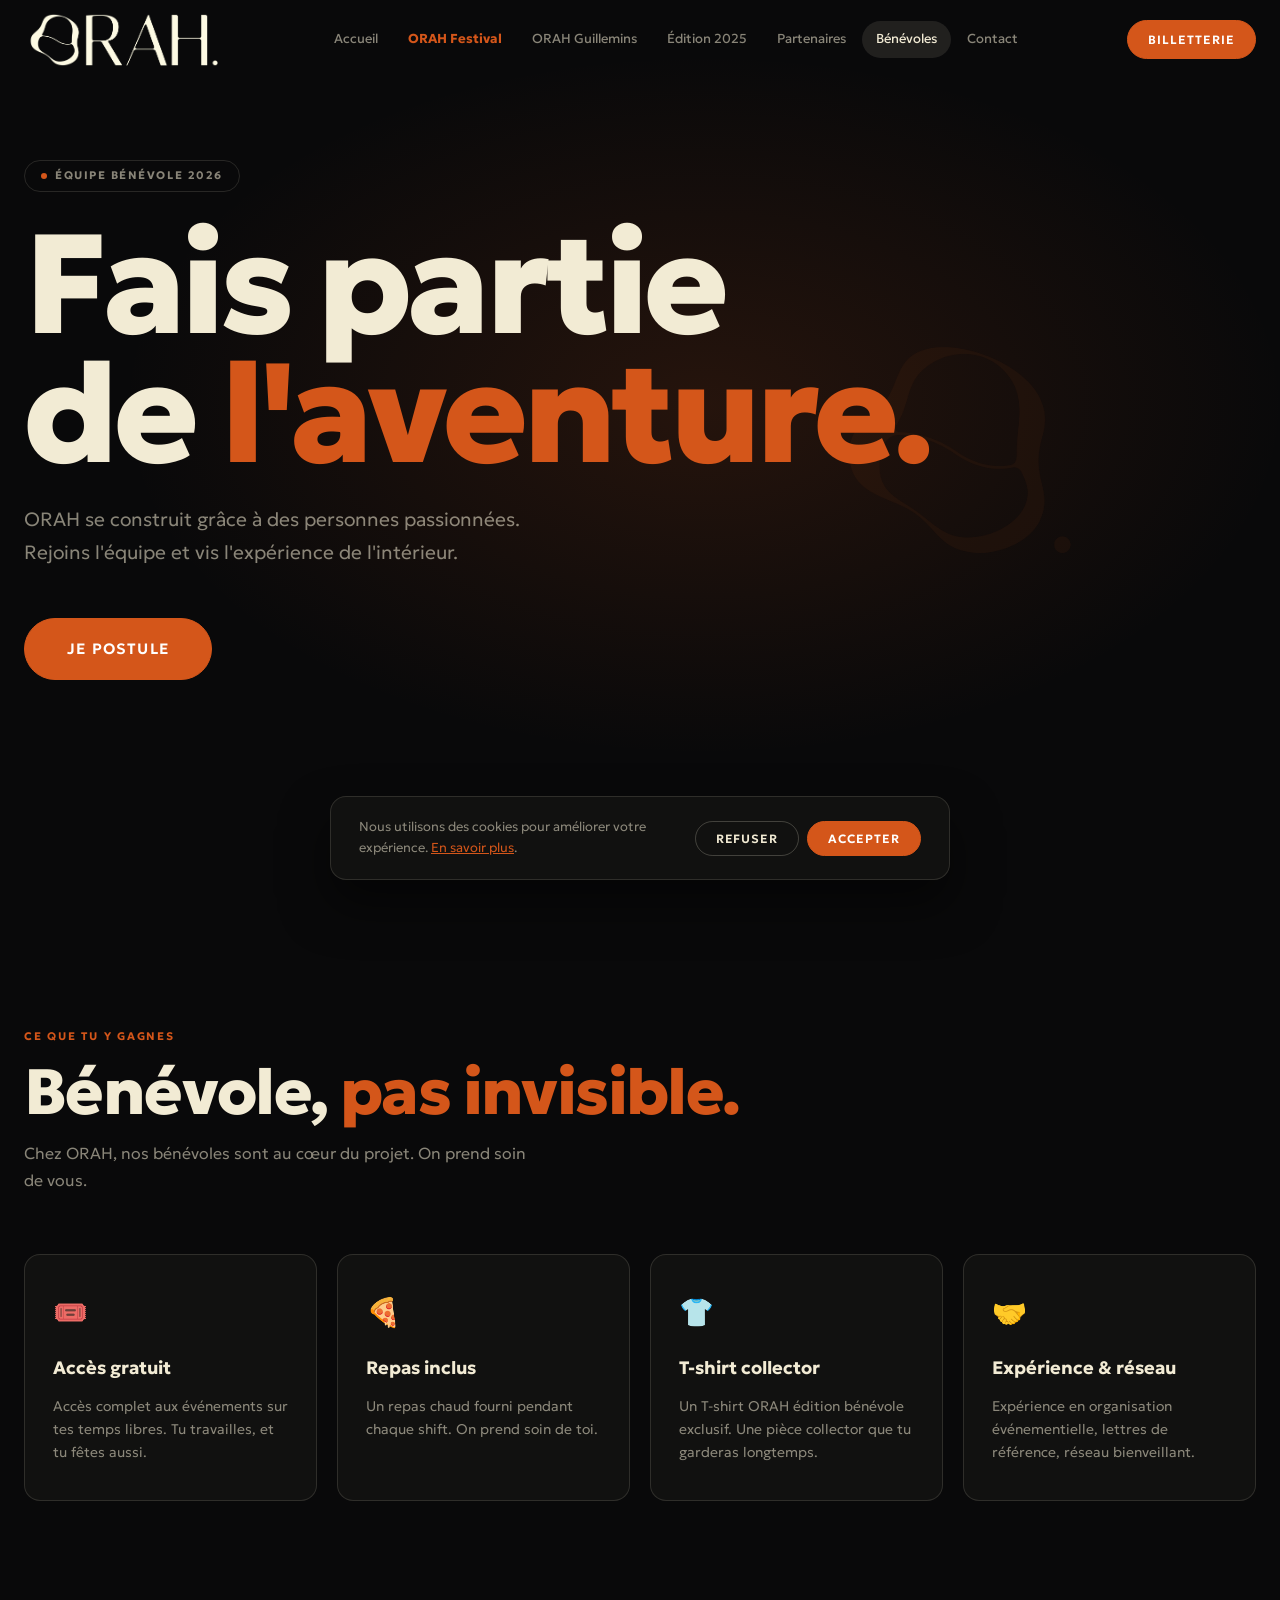
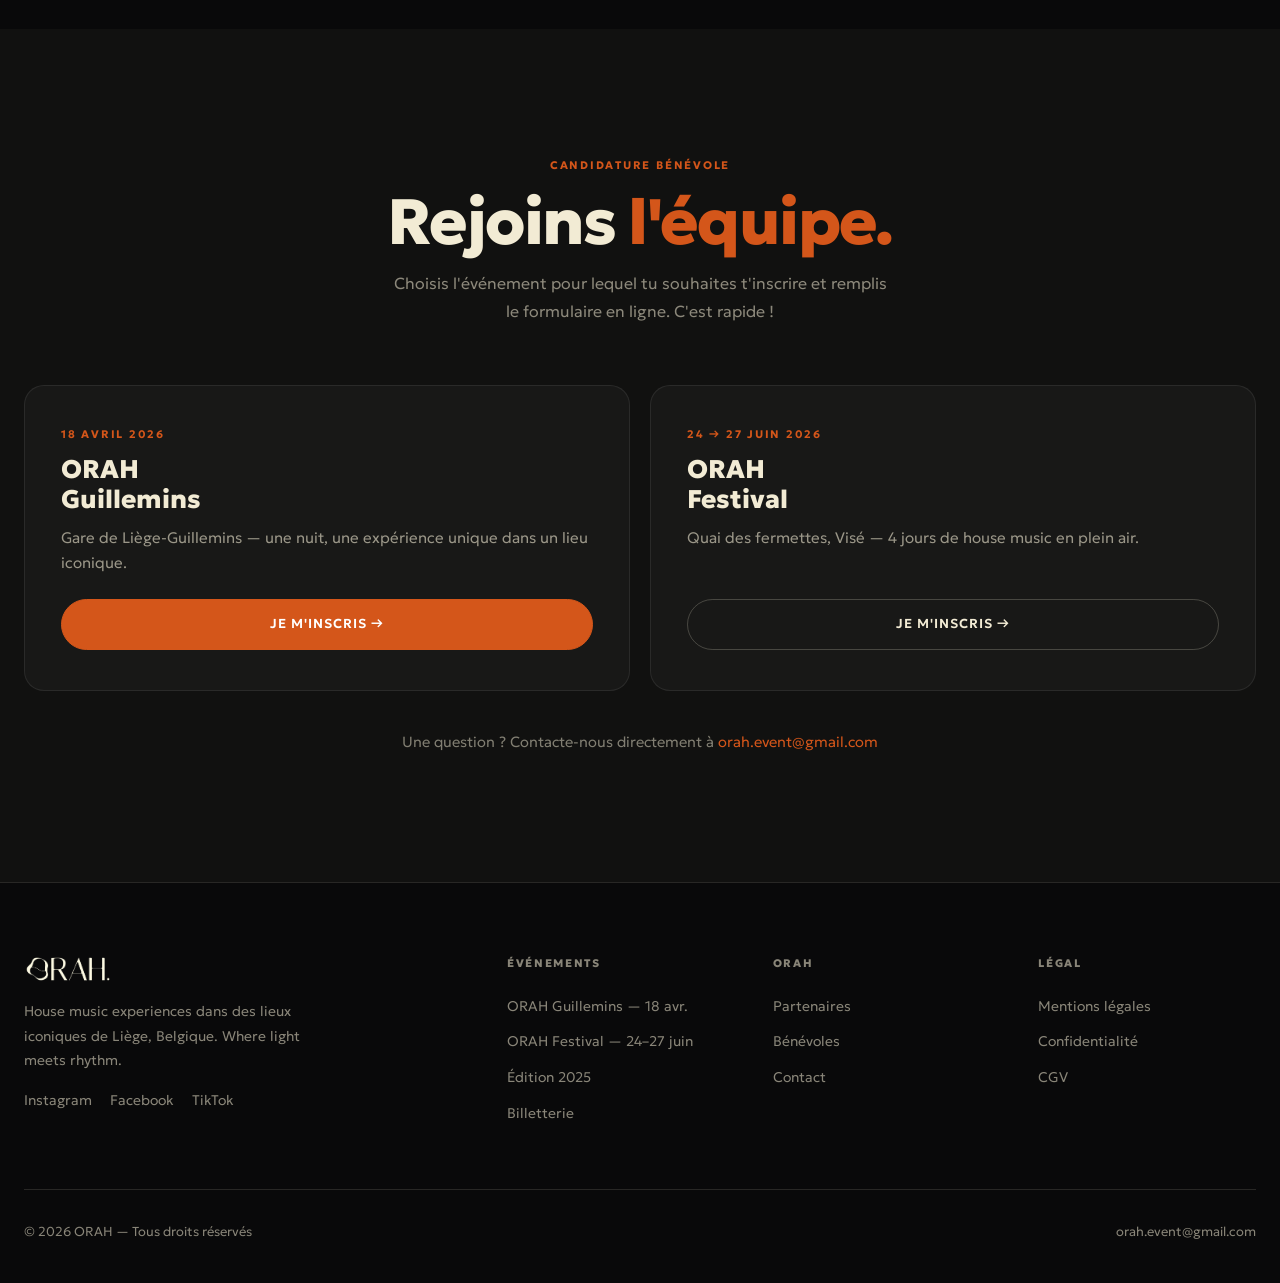
==== commit de89b471: "GUILLEMINS OFF" ====
--- a/benevoles.html
+++ b/benevoles.html
@@ -1,4 +1,4 @@
-<!DOCTYPE html>
+﻿<!DOCTYPE html>
 <html lang="fr">
 <head>
   <meta charset="UTF-8">
@@ -23,8 +23,8 @@
     </a>
     <nav class="main-nav">
       <a href="index.html">Accueil</a>
-      <a href="guillemins.html">ORAH Guillemins</a>
-      <a href="festival.html">ORAH Festival</a>
+      <a href="festival.html" style="color:var(--orange);font-weight:700;">ORAH Festival</a>
+      <a href="guillemins.html" >ORAH Guillemins</a>
       <a href="edition-2025.html">Édition 2025</a>
       <a href="partenaires.html">Partenaires</a>
       <a href="benevoles.html" class="active">Bénévoles</a>
@@ -38,8 +38,8 @@
 </header>
 <nav class="mobile-nav">
   <a href="index.html">Accueil</a>
-  <a href="guillemins.html">ORAH Guillemins</a>
-  <a href="festival.html">ORAH Festival</a>
+  <a href="festival.html" style="color:var(--orange);font-weight:700;">ORAH Festival</a>
+  <a href="guillemins.html" >ORAH Guillemins</a>
   <a href="edition-2025.html">Édition 2025</a>
   <a href="partenaires.html">Partenaires</a>
   <a href="benevoles.html">Bénévoles</a>
@@ -205,3 +205,5 @@
 <script src="js/main.js"></script>
 </body>
 </html>
+
+
--- a/css/main.css
+++ b/css/main.css
@@ -101,6 +101,24 @@
 .btn-lg { padding: 18px 42px; font-size: 15px; }
 .btn-sm { padding: 9px 20px; font-size: 12px; }
 .btn-group { display: flex; gap: 10px; flex-wrap: wrap; }
+.hero-app-btn { margin-top: 16px; display: flex; justify-content: center; width: 100%; }
+.hero-app-btn .btn {
+  background: var(--cream);
+  color: var(--orange);
+  border-color: var(--cream);
+  display: flex;
+  align-items: center;
+  justify-content: center;
+  text-align: center;
+  width: auto;
+}
+.hero-app-btn .btn:hover {
+  background: var(--cream);
+  border-color: var(--cream);
+  color: var(--orange-light);
+  transform: translateY(-2px);
+  box-shadow: 0 8px 32px rgba(242,235,212,0.15);
+}
 
 /* ============================================
    HEADER
@@ -187,7 +205,7 @@
 .hero-center .hero-sub { margin-inline: auto; }
 .hero-center .btn-group { justify-content: center; }
 /* Ensure content doesn't push into scroll hint area */
-.hero-content { padding-bottom: 100px; }
+.hero-content { padding-bottom: 140px; }
 
 .scroll-hint {
   position: absolute; bottom: 36px; left: 0; right: 0;
@@ -271,7 +289,7 @@
 .event-card:hover { border-color: rgba(212,86,26,0.45); transform: translateY(-6px); }
 .event-card .placeholder { border-radius: 0; border: none; }
 .event-card-badge {
-  position: absolute; top: 16px; left: 16px;
+  position: absolute; bottom: 16px; right: 16px;
   background: var(--orange); color: #fff;
   padding: 4px 12px; border-radius: var(--radius-pill);
   font-size: 10px; font-weight: 800; letter-spacing: 0.12em; text-transform: uppercase;
@@ -717,9 +735,12 @@
   .footer-bottom { flex-direction: column; align-items: flex-start; gap: 12px; }
   .btn-group { flex-direction: column; }
   .hero-center .btn-group { align-items: center; }
+  .hero-app-btn { margin-top: 10px; width: 100%; }
+  .hero-app-btn .btn { width: 100%; }
   .cookie-banner { flex-direction: column; }
   .cookie-actions { width: 100%; }
   .cookie-actions .btn { flex: 1; justify-content: center; }
   .partner-cta-card { padding: 40px 24px !important; }
   .partner-cta-card .btn-lg { width: 100%; justify-content: center; box-sizing: border-box; }
 }
+
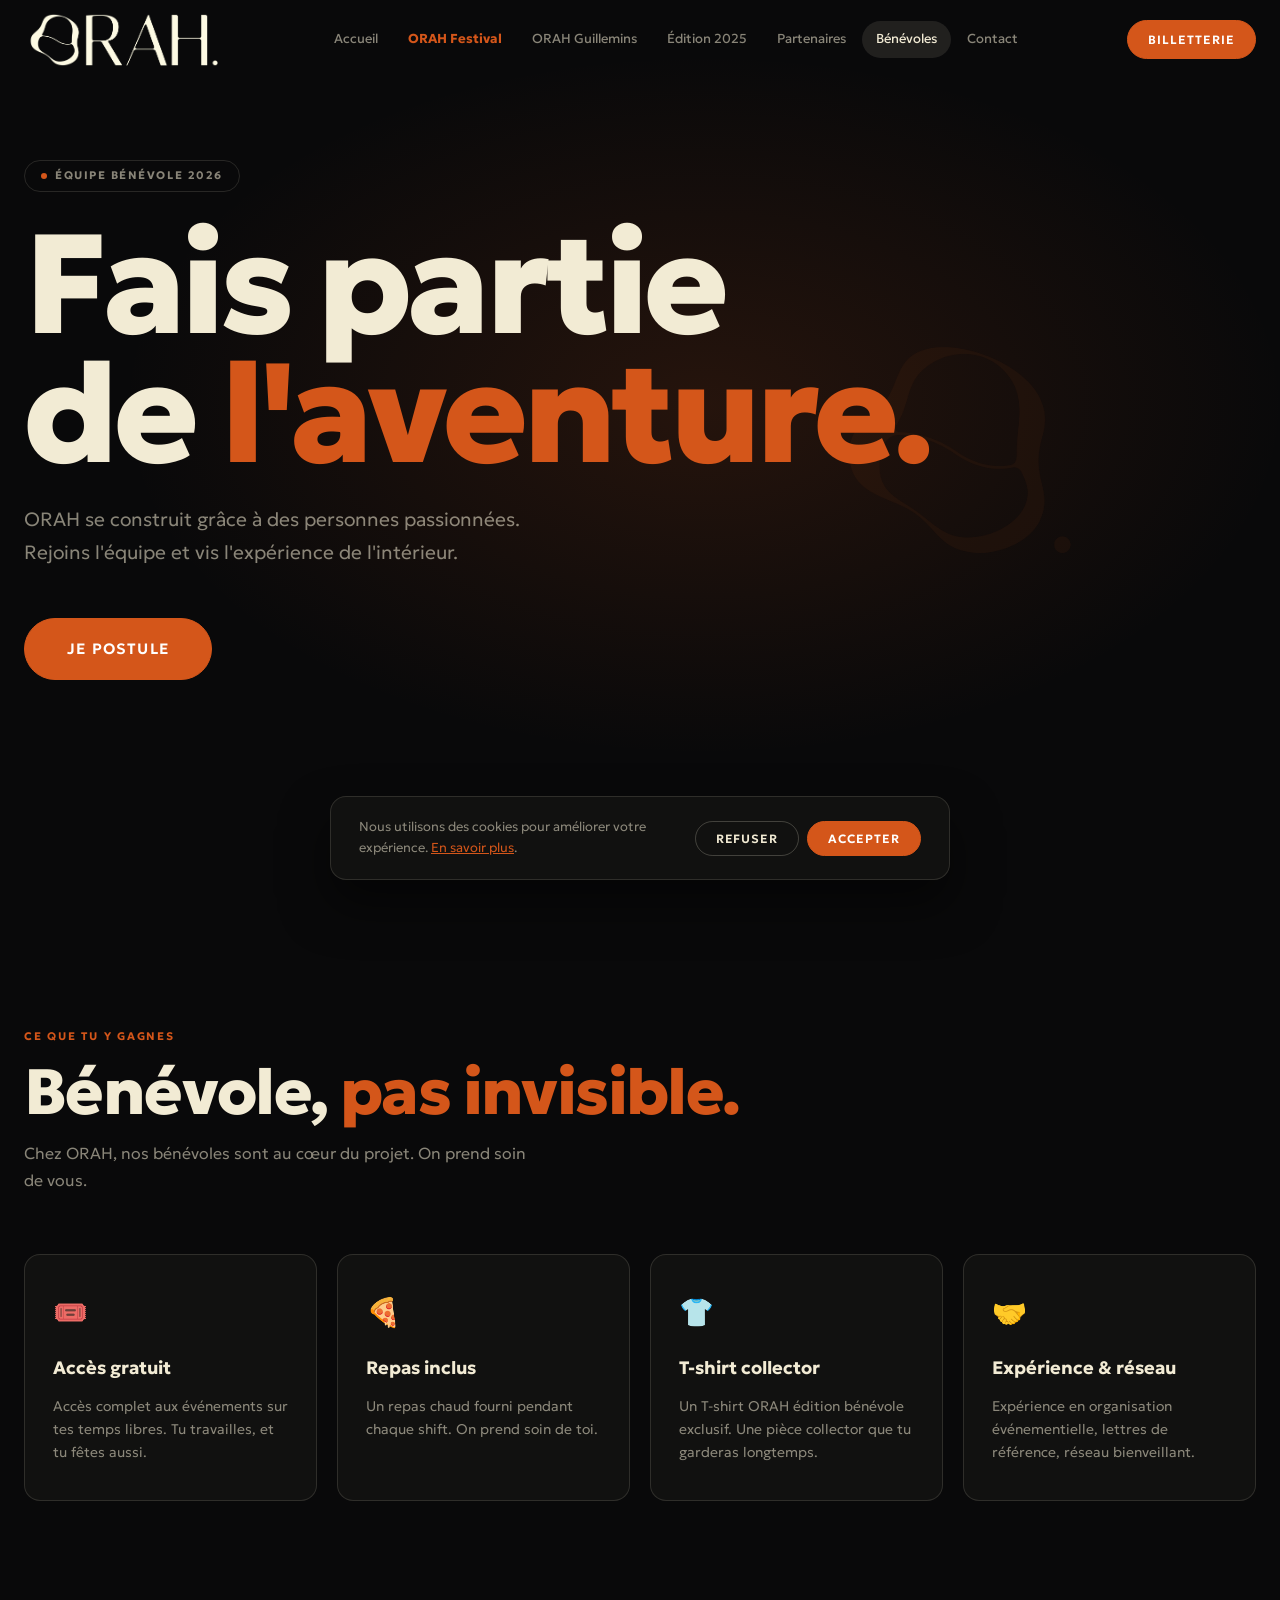
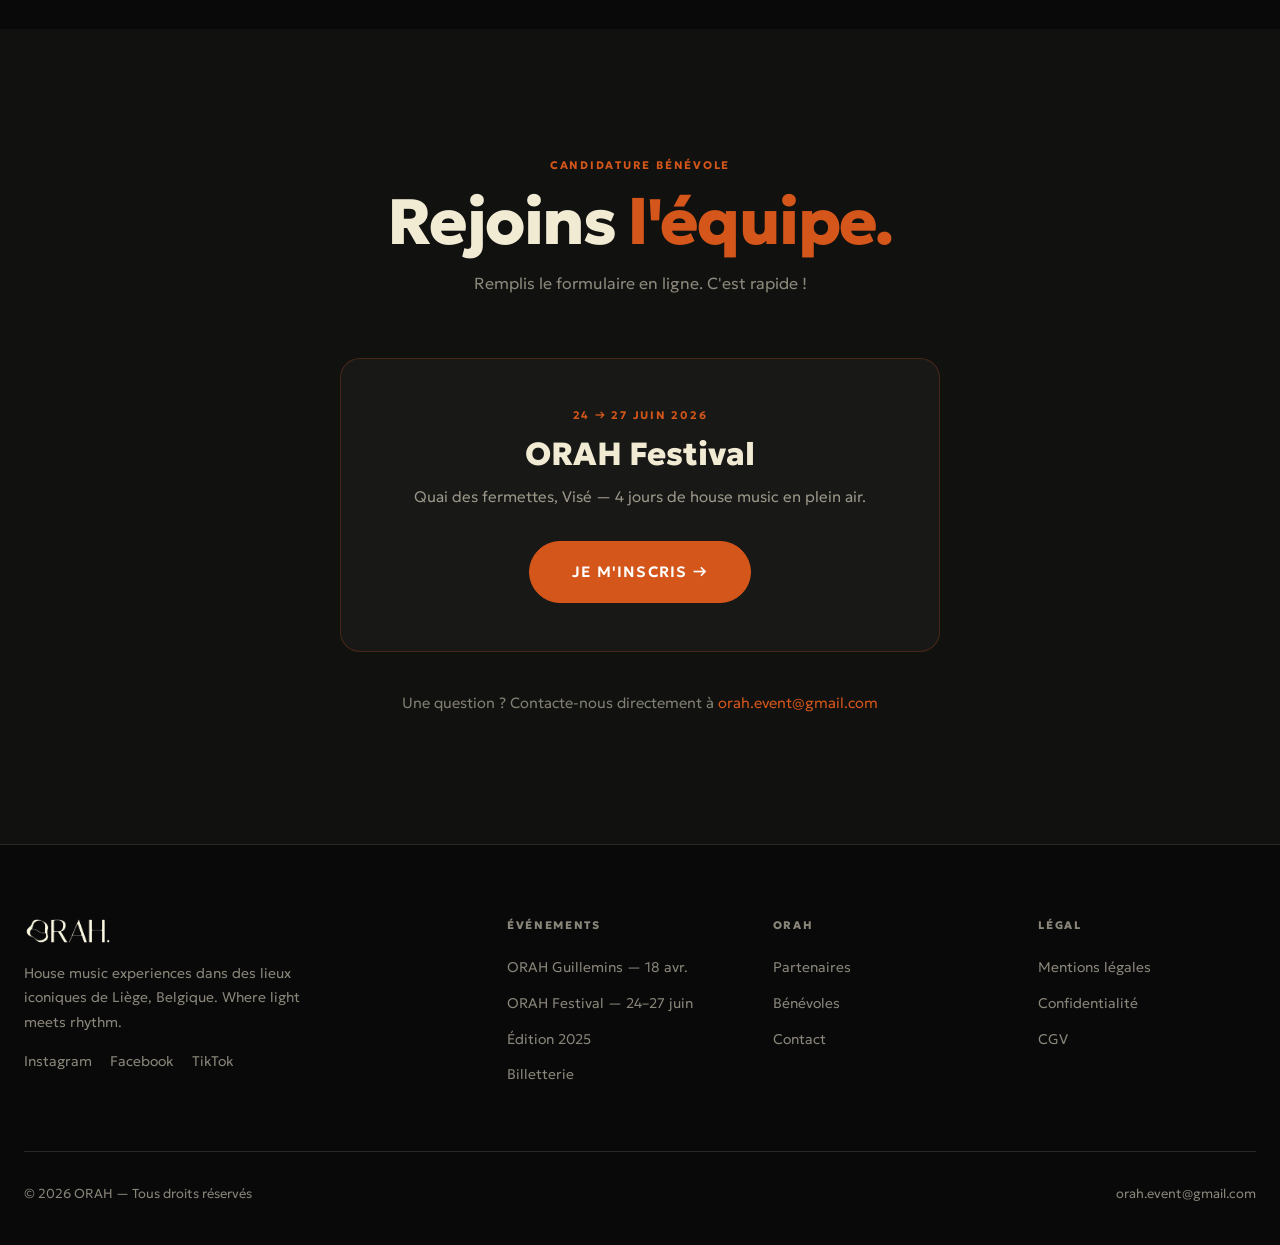
==== commit ec489423: "benevole" ====
--- a/benevoles.html
+++ b/benevoles.html
@@ -4,7 +4,7 @@
   <meta charset="UTF-8">
   <meta name="viewport" content="width=device-width, initial-scale=1.0">
   <title>Bénévoles — Rejoins l'équipe ORAH 2026</title>
-  <meta name="description" content="Rejoins l'équipe bénévole ORAH 2026. Accès gratuit aux événements, ambiance formidable, expérience enrichissante. Postule maintenant pour ORAH Guillemins et ORAH Festival.">
+  <meta name="description" content="Rejoins l'équipe bénévole ORAH Festival 2026. Accès gratuit, ambiance formidable, expérience enrichissante. Postule maintenant pour ORAH Festival — 24–27 juin 2026 à Visé.">
   <meta property="og:title" content="Bénévoles ORAH 2026 — Rejoins l'équipe">
   <meta property="og:description" content="Fais partie de l'aventure ORAH de l'intérieur. Accès gratuit, bonne ambiance, expérience enrichissante.">
   <meta property="og:type" content="website">
@@ -64,7 +64,7 @@
       Rejoins l'équipe et vis l'expérience de l'intérieur.
     </p>
     <div class="btn-group">
-      <a href="#postuler" class="btn btn-primary btn-lg">Je postule</a>
+      <a href="https://forms.microsoft.com/e/EG57xmwijY" target="_blank" rel="noopener" class="btn btn-primary btn-lg">Je postule</a>
     </div>
   </div>
 </section>
@@ -76,6 +76,7 @@
       <span class="label">Ce que tu y gagnes</span>
       <h2 class="disp-3">Bénévole, <span class="text-orange">pas invisible.</span></h2>
       <p>Chez ORAH, nos bénévoles sont au cœur du projet. On prend soin de vous.</p>
+
     </div>
     <div class="grid-4">
       <div class="pillar reveal rd1">
@@ -108,33 +109,21 @@
     <div class="sec-head sec-head-center reveal">
       <span class="label text-orange">Candidature bénévole</span>
       <h2 class="disp-3 mt16">Rejoins <span class="text-orange">l'équipe.</span></h2>
-      <p style="max-width:500px; margin-inline:auto;">Choisis l'événement pour lequel tu souhaites t'inscrire et remplis le formulaire en ligne. C'est rapide !</p>
+      <p style="max-width:500px; margin-inline:auto;">Remplis le formulaire en ligne. C'est rapide !</p>
     </div>
 
-    <div class="grid-2 reveal mt40">
+    <div class="reveal mt40" style="max-width:600px; margin-inline:auto;">
 
-      <!-- Guillemins -->
-      <div style="background:rgba(255,255,255,0.03); border:1px solid rgba(255,255,255,0.08); border-radius:20px; padding:40px 36px; display:flex; flex-direction:column; gap:24px;">
-        <div>
-          <span class="label text-orange" style="margin-bottom:12px; display:block;">18 Avril 2026</span>
-          <div style="font-size:1.6rem; font-weight:800; color:var(--cream); line-height:1.15; margin-bottom:12px;">ORAH<br>Guillemins</div>
-          <p style="color:rgba(242,235,212,0.6); font-size:0.95rem; margin:0;">Gare de Liège-Guillemins — une nuit, une expérience unique dans un lieu iconique.</p>
-        </div>
-        <a href="https://forms.microsoft.com/e/cArCsemYfQ"
-           target="_blank" rel="noopener"
-           class="btn btn-primary" style="margin-top:auto;">Je m'inscris →</a>
-      </div>
-
-      <!-- Festival -->
-      <div style="background:rgba(255,255,255,0.03); border:1px solid rgba(255,255,255,0.08); border-radius:20px; padding:40px 36px; display:flex; flex-direction:column; gap:24px;">
+      <!-- Festival uniquement -->
+      <div style="background:rgba(255,255,255,0.03); border:1px solid rgba(212,86,26,0.25); border-radius:20px; padding:48px 44px; display:flex; flex-direction:column; gap:24px; text-align:center; align-items:center;">
         <div>
           <span class="label text-orange" style="margin-bottom:12px; display:block;">24 → 27 Juin 2026</span>
-          <div style="font-size:1.6rem; font-weight:800; color:var(--cream); line-height:1.15; margin-bottom:12px;">ORAH<br>Festival</div>
+          <div style="font-size:2rem; font-weight:800; color:var(--cream); line-height:1.15; margin-bottom:12px;">ORAH Festival</div>
           <p style="color:rgba(242,235,212,0.6); font-size:0.95rem; margin:0;">Quai des fermettes, Visé — 4 jours de house music en plein air.</p>
         </div>
         <a href="https://forms.microsoft.com/e/EG57xmwijY"
            target="_blank" rel="noopener"
-           class="btn btn-outline" style="margin-top:auto;">Je m'inscris →</a>
+           class="btn btn-primary btn-lg" style="margin-top:8px;">Je m'inscris →</a>
       </div>
 
     </div>
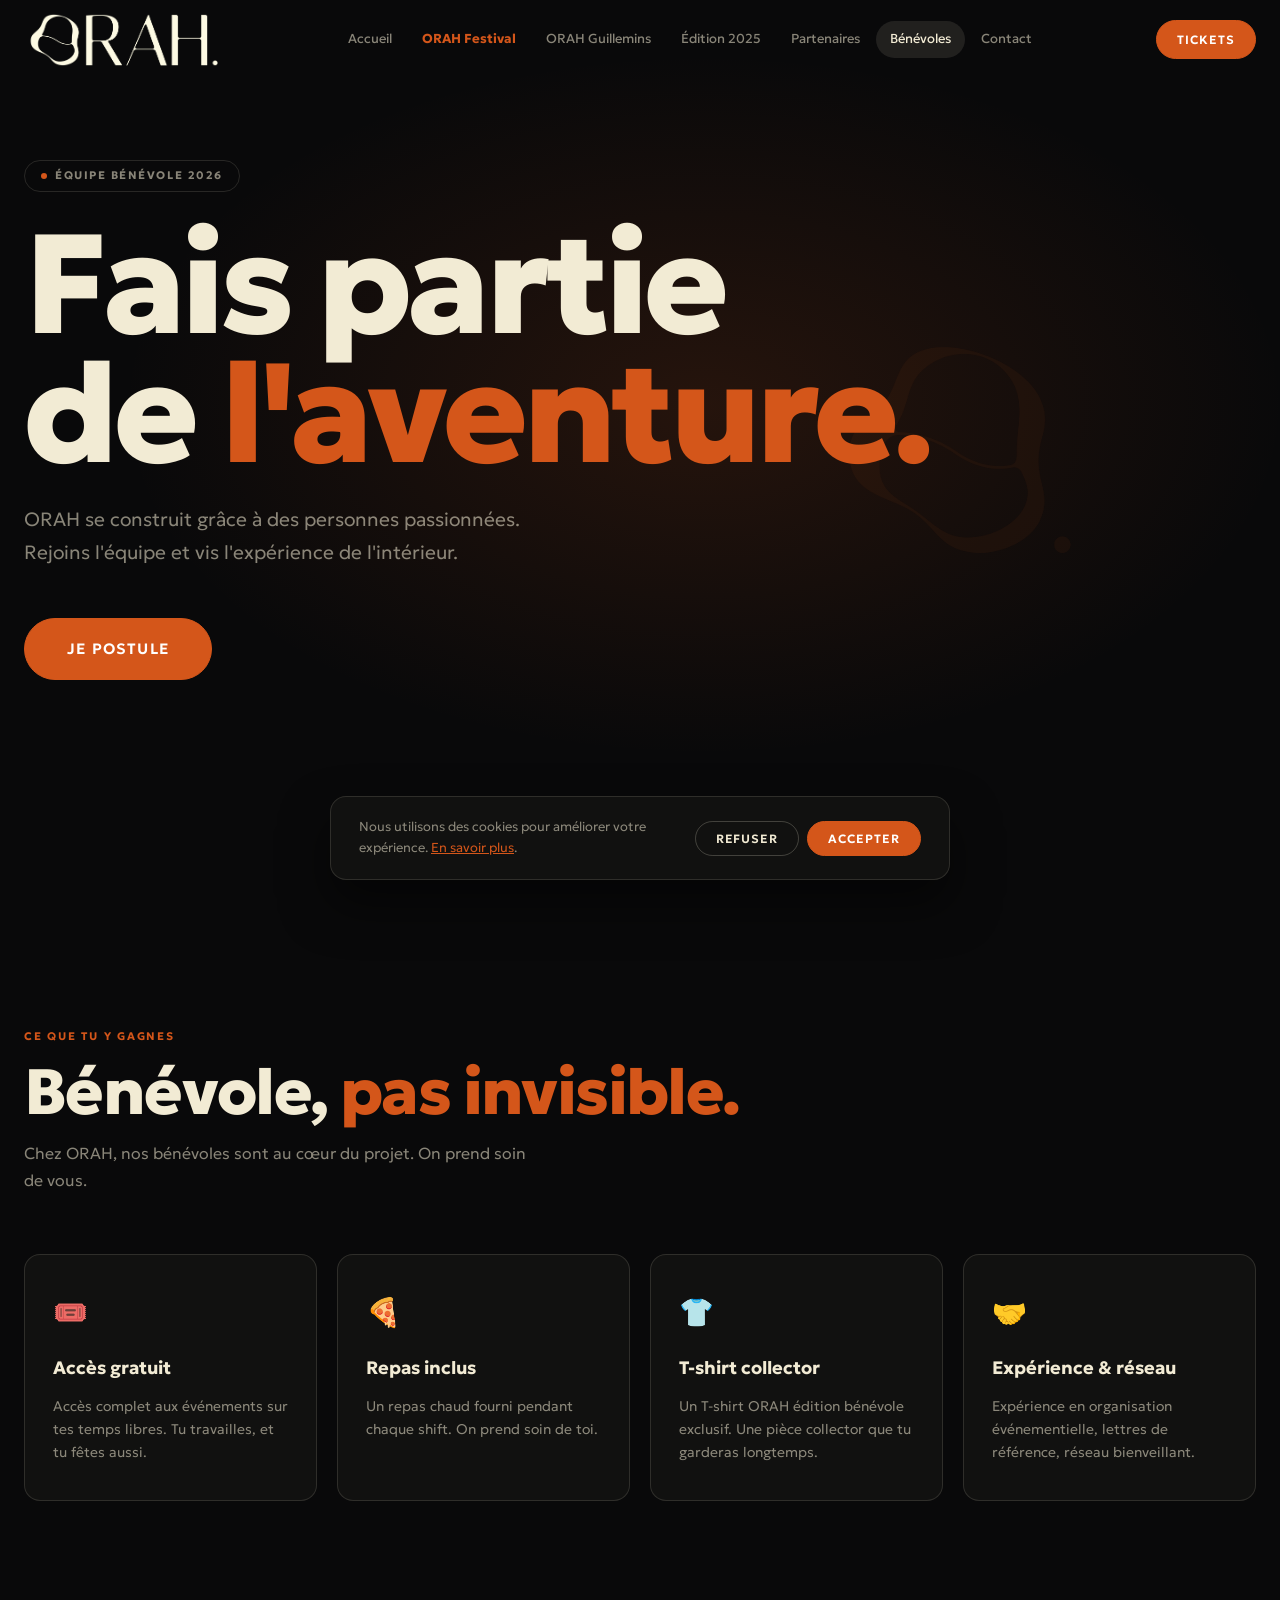
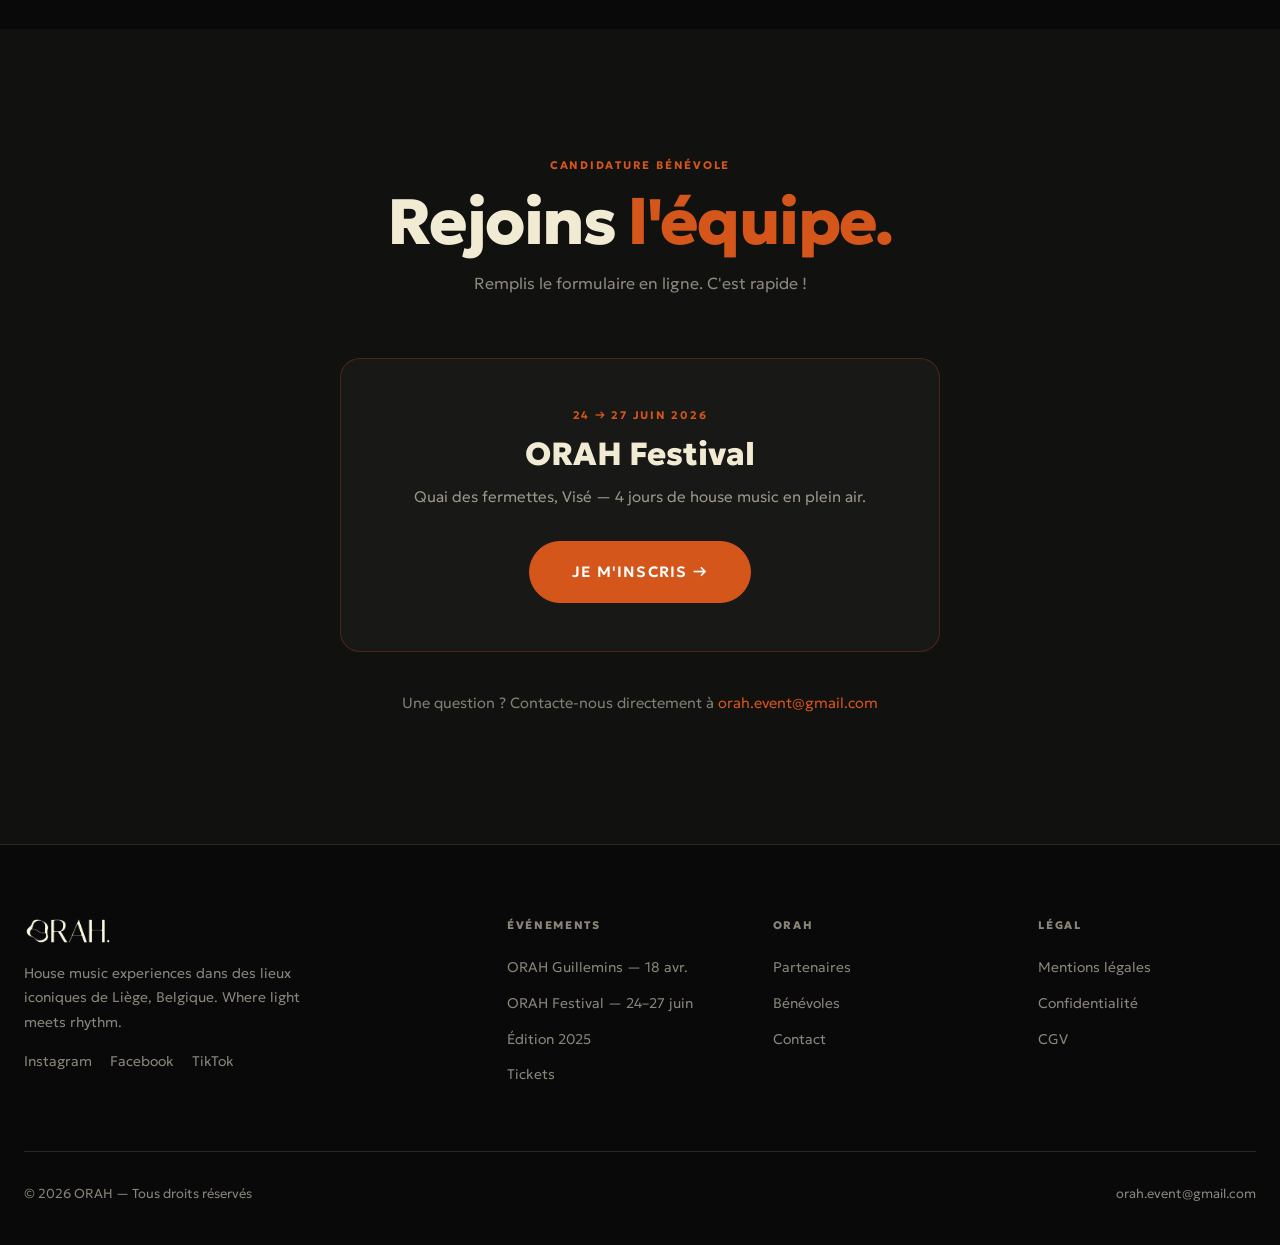
==== commit ae61cdbd: "TICKETS" ====
--- a/benevoles.html
+++ b/benevoles.html
@@ -31,7 +31,7 @@
       <a href="contact.html">Contact</a>
     </nav>
     <div class="header-actions">
-      <a href="index.html#evenements" class="btn btn-primary btn-sm">Billetterie</a>
+      <a href="index.html#evenements" class="btn btn-primary btn-sm">Tickets</a>
       <button class="hamburger" aria-label="Menu"><span></span><span></span><span></span></button>
     </div>
   </div>
@@ -44,7 +44,7 @@
   <a href="partenaires.html">Partenaires</a>
   <a href="benevoles.html">Bénévoles</a>
   <a href="contact.html">Contact</a>
-  <a href="index.html#evenements" class="btn btn-primary mt40">Billetterie →</a>
+  <a href="index.html#evenements" class="btn btn-primary mt40">Tickets →</a>
 </nav>
 
 <!-- HERO -->
@@ -156,7 +156,7 @@
           <li><a href="guillemins.html">ORAH Guillemins — 18 avr.</a></li>
           <li><a href="festival.html">ORAH Festival — 24–27 juin</a></li>
           <li><a href="edition-2025.html">Édition 2025</a></li>
-          <li><a href="index.html#evenements">Billetterie</a></li>
+          <li><a href="index.html#evenements">Tickets</a></li>
         </ul>
       </div>
       <div class="footer-col">
